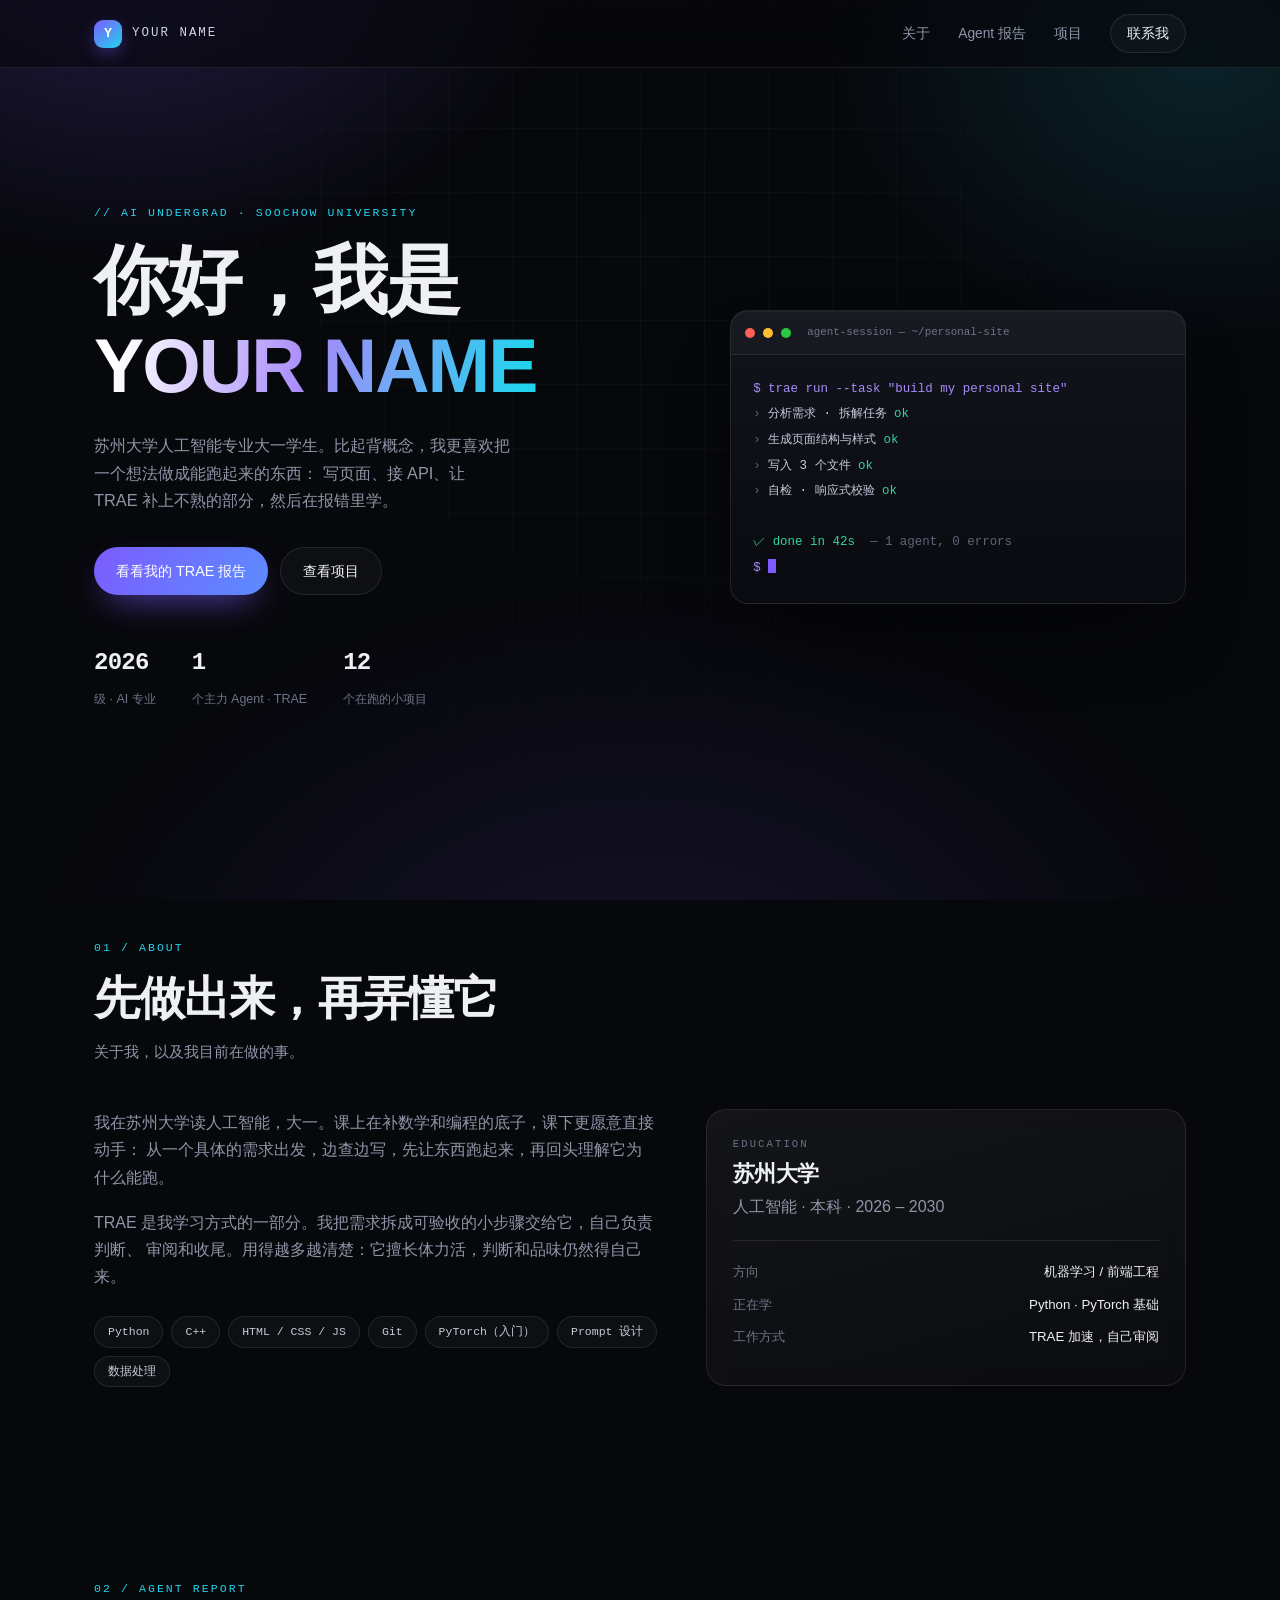
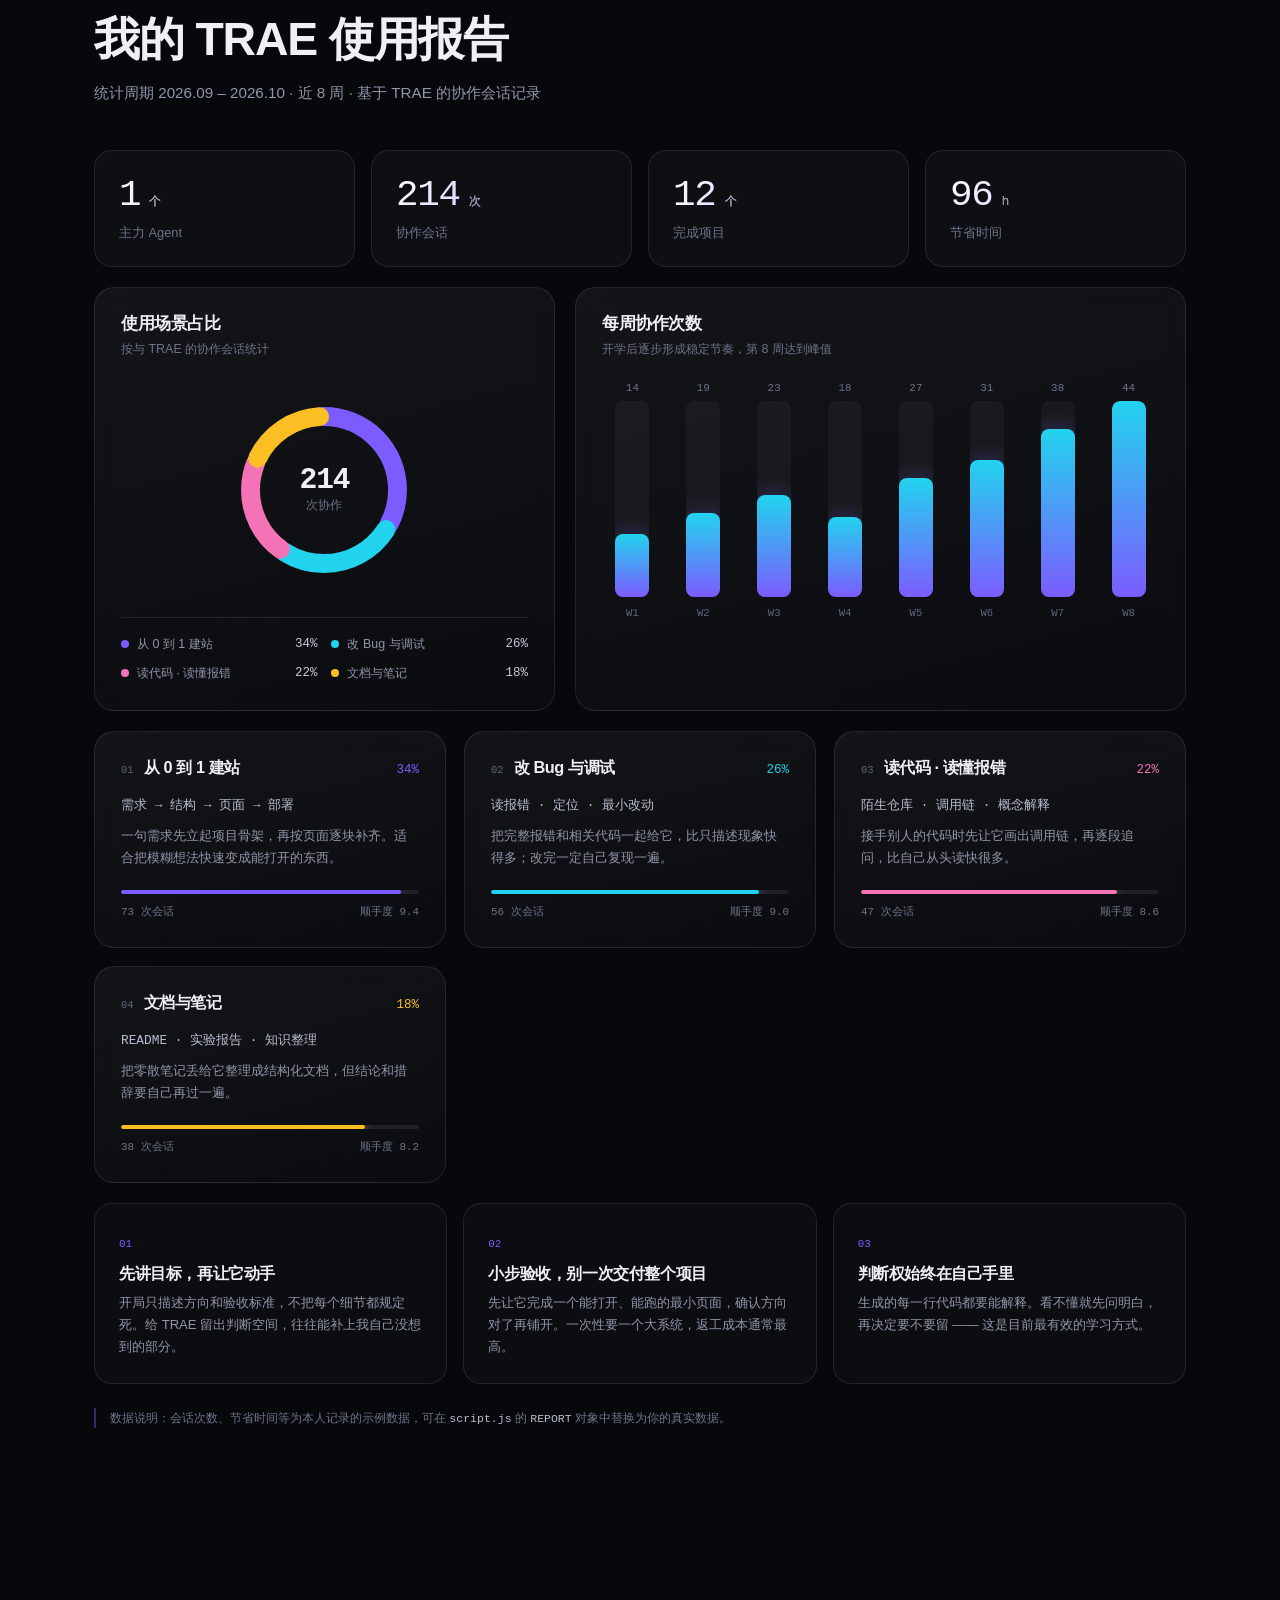
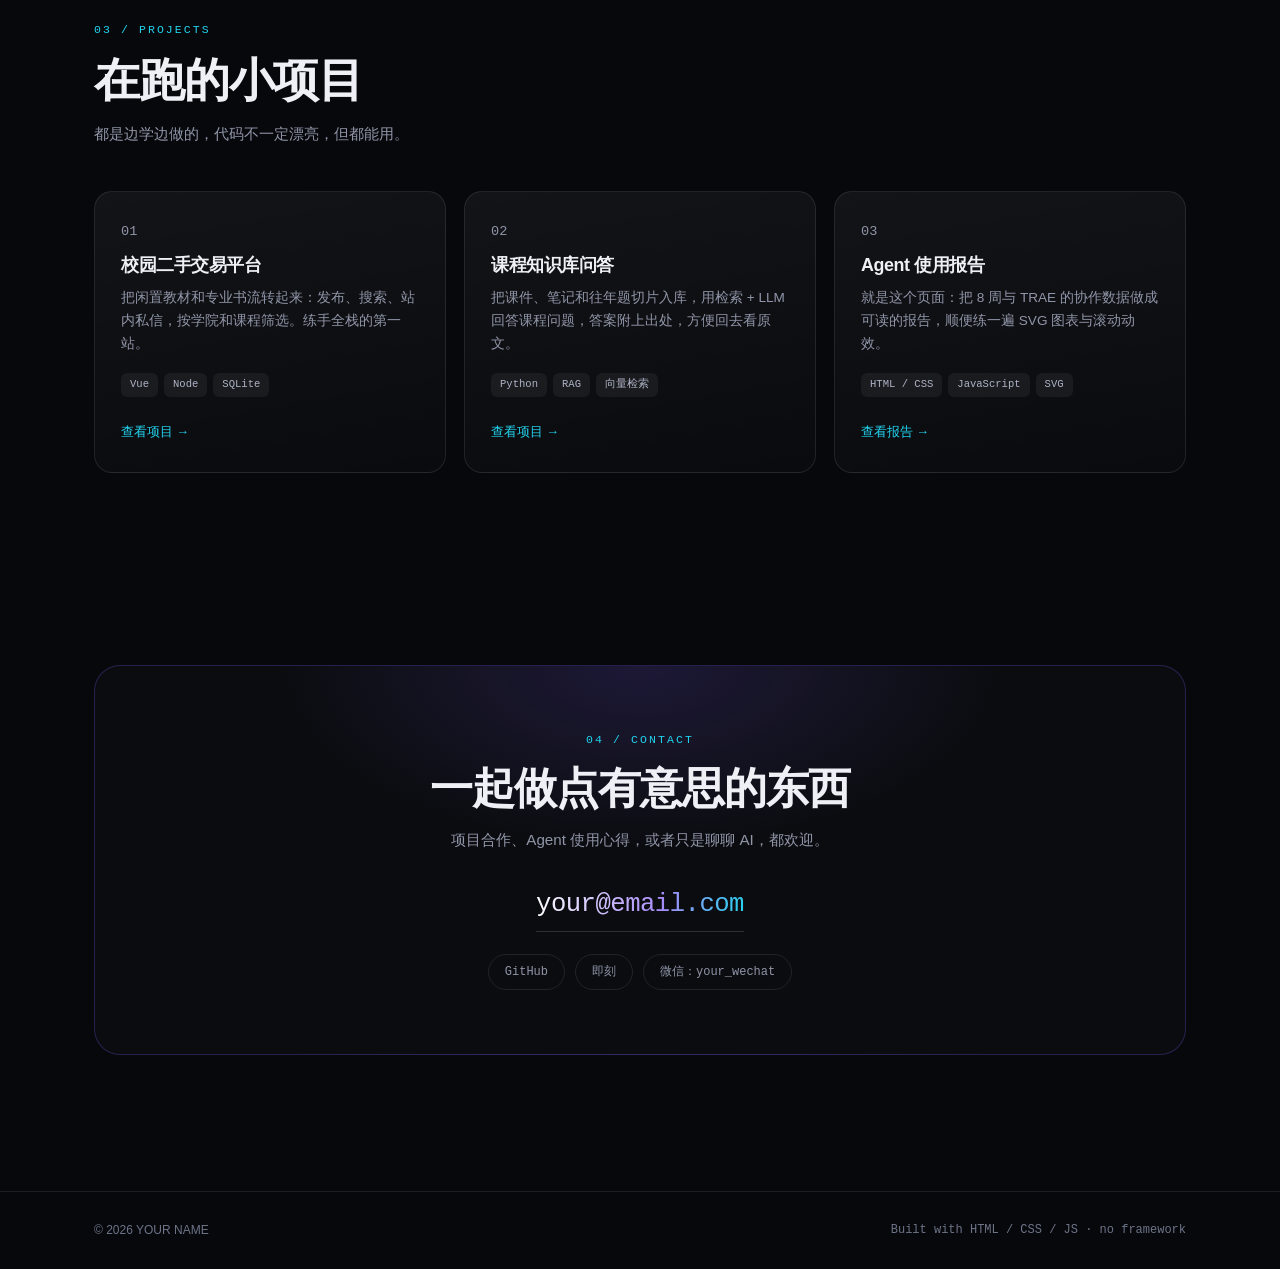
==== index.html @ e4ed2981 "Add files via upload" ====
<!DOCTYPE html>
<html lang="zh-CN">
<head>
  <meta charset="UTF-8">
  <meta name="viewport" content="width=device-width, initial-scale=1.0">
  <title>YOUR NAME · AI Agent 使用报告</title>
  <meta name="description" content="苏州大学人工智能专业学生的个人主页，记录使用 TRAE 的实践与协作心得。">
  <meta name="theme-color" content="#07080c">
  <link rel="stylesheet" href="styles.css">
</head>
<body>
  <div class="bg-glow" aria-hidden="true"></div>

  <header class="nav">
    <div class="nav-inner">
      <a class="logo" href="#home">
        <span class="logo-mark">Y</span>
        <span class="logo-text">YOUR NAME</span>
      </a>
      <nav class="nav-links" id="navLinks">
        <a href="#about">关于</a>
        <a href="#report">Agent 报告</a>
        <a href="#work">项目</a>
        <a href="#contact" class="nav-cta">联系我</a>
      </nav>
      <button class="nav-toggle" id="navToggle" aria-label="打开菜单" aria-expanded="false">
        <span></span><span></span><span></span>
      </button>
    </div>
  </header>

  <main>
    <!-- ============ HERO ============ -->
    <section id="home" class="hero">
      <div class="hero-copy">
        <p class="kicker">// AI UNDERGRAD · SOOCHOW UNIVERSITY</p>
        <h1>你好，我是<br><span class="grad">YOUR NAME</span></h1>
        <p class="lead">
          苏州大学人工智能专业大一学生。比起背概念，我更喜欢把一个想法做成能跑起来的东西：
          写页面、接 API、让 TRAE 补上不熟的部分，然后在报错里学。
        </p>
        <div class="hero-cta">
          <a class="btn btn-primary" href="#report">看看我的 TRAE 报告</a>
          <a class="btn btn-ghost" href="#work">查看项目</a>
        </div>
        <div class="hero-stats">
          <div class="stat"><strong>2026</strong><span>级 · AI 专业</span></div>
          <div class="stat"><strong>1</strong><span>个主力 Agent · TRAE</span></div>
          <div class="stat"><strong>12</strong><span>个在跑的小项目</span></div>
        </div>
      </div>

      <div class="terminal reveal" aria-label="Agent 协作示例">
        <div class="terminal-bar">
          <span class="dot red"></span><span class="dot yellow"></span><span class="dot green"></span>
          <span class="terminal-title">agent-session — ~/personal-site</span>
        </div>
        <pre class="terminal-body"><span class="tl-cmd">$ trae run --task "build my personal site"</span>
<span class="tl-dim">›</span> 分析需求 · 拆解任务 <span class="tl-ok">ok</span>
<span class="tl-dim">›</span> 生成页面结构与样式 <span class="tl-ok">ok</span>
<span class="tl-dim">›</span> 写入 3 个文件 <span class="tl-ok">ok</span>
<span class="tl-dim">›</span> 自检 · 响应式校验 <span class="tl-ok">ok</span>

<span class="tl-ok">✓ done in 42s</span>  <span class="tl-dim">— 1 agent, 0 errors</span>
<span class="tl-cmd">$</span> <span class="cursor" aria-hidden="true"></span></pre>
      </div>
    </section>

    <!-- ============ ABOUT ============ -->
    <section id="about" class="section">
      <div class="section-head reveal">
        <p class="kicker">01 / ABOUT</p>
        <h2>先做出来，再弄懂它</h2>
        <p class="sub">关于我，以及我目前在做的事。</p>
      </div>

      <div class="about-grid">
        <div class="about-text reveal">
          <p>
            我在苏州大学读人工智能，大一。课上在补数学和编程的底子，课下更愿意直接动手：
            从一个具体的需求出发，边查边写，先让东西跑起来，再回头理解它为什么能跑。
          </p>
          <p>
            TRAE 是我学习方式的一部分。我把需求拆成可验收的小步骤交给它，自己负责判断、
            审阅和收尾。用得越多越清楚：它擅长体力活，判断和品味仍然得自己来。
          </p>
          <div class="chips">
            <span>Python</span><span>C++</span><span>HTML / CSS / JS</span>
            <span>Git</span><span>PyTorch（入门）</span><span>Prompt 设计</span>
            <span>数据处理</span>
          </div>
        </div>

        <aside class="about-side reveal">
          <div class="card edu-card">
            <p class="mini-label">EDUCATION</p>
            <h3>苏州大学</h3>
            <p class="muted">人工智能 · 本科 · 2026 – 2030</p>
            <hr>
            <div class="fact"><span>方向</span><strong>机器学习 / 前端工程</strong></div>
            <div class="fact"><span>正在学</span><strong>Python · PyTorch 基础</strong></div>
            <div class="fact"><span>工作方式</span><strong>TRAE 加速，自己审阅</strong></div>
          </div>
        </aside>
      </div>
    </section>

    <!-- ============ AGENT REPORT ============ -->
    <section id="report" class="section">
      <div class="section-head reveal">
        <p class="kicker">02 / AGENT REPORT</p>
        <h2>我的 TRAE 使用报告</h2>
        <p class="sub">统计周期 2026.09 – 2026.10 · 近 8 周 · 基于 TRAE 的协作会话记录</p>
      </div>

      <div class="kpis reveal" id="kpis"></div>

      <div class="report-grid">
        <article class="card chart-card reveal">
          <h3>使用场景占比</h3>
          <p class="card-sub">按与 TRAE 的协作会话统计</p>
          <div class="donut-wrap">
            <div class="donut-chart" id="donutChart" role="img" aria-label="TRAE 使用场景占比环形图"></div>
            <div class="donut-center"><strong>214</strong><span>次协作</span></div>
          </div>
          <ul class="legend" id="donutLegend"></ul>
        </article>

        <article class="card chart-card reveal">
          <h3>每周协作次数</h3>
          <p class="card-sub">开学后逐步形成稳定节奏，第 8 周达到峰值</p>
          <div class="bars" id="barChart" role="img" aria-label="最近 8 周每周协作次数柱状图"></div>
        </article>
      </div>

      <div class="agent-grid" id="agentGrid"></div>

      <div class="insights">
        <article class="insight reveal">
          <span class="num">01</span>
          <h3>先讲目标，再让它动手</h3>
          <p>开局只描述方向和验收标准，不把每个细节都规定死。给 TRAE 留出判断空间，往往能补上我自己没想到的部分。</p>
        </article>
        <article class="insight reveal">
          <span class="num">02</span>
          <h3>小步验收，别一次交付整个项目</h3>
          <p>先让它完成一个能打开、能跑的最小页面，确认方向对了再铺开。一次性要一个大系统，返工成本通常最高。</p>
        </article>
        <article class="insight reveal">
          <span class="num">03</span>
          <h3>判断权始终在自己手里</h3>
          <p>生成的每一行代码都要能解释。看不懂就先问明白，再决定要不要留 —— 这是目前最有效的学习方式。</p>
        </article>
      </div>

      <p class="report-note">
        数据说明：会话次数、节省时间等为本人记录的示例数据，可在 <code>script.js</code> 的
        <code>REPORT</code> 对象中替换为你的真实数据。
      </p>
    </section>

    <!-- ============ WORK ============ -->
    <section id="work" class="section">
      <div class="section-head reveal">
        <p class="kicker">03 / PROJECTS</p>
        <h2>在跑的小项目</h2>
        <p class="sub">都是边学边做的，代码不一定漂亮，但都能用。</p>
      </div>

      <div class="work-grid">
        <article class="work-card reveal">
          <p class="work-index">01</p>
          <h3>校园二手交易平台</h3>
          <p>把闲置教材和专业书流转起来：发布、搜索、站内私信，按学院和课程筛选。练手全栈的第一站。</p>
          <div class="work-tags"><span>Vue</span><span>Node</span><span>SQLite</span></div>
          <a class="work-link" href="#">查看项目 →</a>
        </article>
        <article class="work-card reveal">
          <p class="work-index">02</p>
          <h3>课程知识库问答</h3>
          <p>把课件、笔记和往年题切片入库，用检索 + LLM 回答课程问题，答案附上出处，方便回去看原文。</p>
          <div class="work-tags"><span>Python</span><span>RAG</span><span>向量检索</span></div>
          <a class="work-link" href="#">查看项目 →</a>
        </article>
        <article class="work-card reveal">
          <p class="work-index">03</p>
          <h3>Agent 使用报告</h3>
          <p>就是这个页面：把 8 周与 TRAE 的协作数据做成可读的报告，顺便练一遍 SVG 图表与滚动动效。</p>
          <div class="work-tags"><span>HTML / CSS</span><span>JavaScript</span><span>SVG</span></div>
          <a class="work-link" href="#report">查看报告 →</a>
        </article>
      </div>
    </section>

    <!-- ============ CONTACT ============ -->
    <section id="contact" class="section">
      <div class="contact-card reveal">
        <p class="kicker">04 / CONTACT</p>
        <h2>一起做点有意思的东西</h2>
        <p class="sub">项目合作、Agent 使用心得，或者只是聊聊 AI，都欢迎。</p>
        <a class="mail" href="mailto:your@email.com">your@email.com</a>
        <div class="socials">
          <a href="#">GitHub</a>
          <a href="#">即刻</a>
          <a href="#">微信：your_wechat</a>
        </div>
      </div>
    </section>
  </main>

  <footer>
    <div class="footer-inner">
      <span>© <span id="year">2026</span> YOUR NAME</span>
      <span class="footer-mono">Built with HTML / CSS / JS · no framework</span>
    </div>
  </footer>

  <script src="script.js" defer></script>
</body>
</html>
---- styles.css ----
/* ============================================================
   设计变量
   ============================================================ */
:root {
  --bg: #07080c;
  --bg-soft: #0b0d13;
  --card: rgba(255, 255, 255, 0.045);
  --line: rgba(255, 255, 255, 0.09);
  --text: #eef0f6;
  --muted: #9096a8;
  --faint: #6d7488;
  --violet: #7c5cff;
  --cyan: #22d3ee;
  --pink: #f472b6;
  --amber: #fbbf24;
  --green: #34d399;

  --sans: "Inter", "Segoe UI", "PingFang SC", "Microsoft YaHei", sans-serif;
  --mono: "JetBrains Mono", "SFMono-Regular", Consolas, "Courier New", monospace;
  --maxw: 1140px;
}

/* ============================================================
   基础
   ============================================================ */
*, *::before, *::after { box-sizing: border-box; }

html { scroll-behavior: smooth; }

body {
  margin: 0;
  background: var(--bg);
  color: var(--text);
  font-family: var(--sans);
  font-size: 16px;
  line-height: 1.7;
  -webkit-font-smoothing: antialiased;
  overflow-x: hidden;
}

h1, h2, h3 { margin: 0; line-height: 1.15; letter-spacing: -0.025em; }
p { margin: 0; }
a { color: inherit; text-decoration: none; }
ul { margin: 0; padding: 0; list-style: none; }

::selection { background: rgba(124, 92, 255, 0.4); }

/* 背景光晕 + 网格 */
.bg-glow {
  position: fixed;
  inset: 0;
  z-index: -2;
  pointer-events: none;
  background:
    radial-gradient(700px 520px at 10% -8%, rgba(124, 92, 255, 0.24), transparent 65%),
    radial-gradient(620px 480px at 94% 6%, rgba(34, 211, 238, 0.13), transparent 62%),
    radial-gradient(900px 620px at 50% 112%, rgba(124, 92, 255, 0.12), transparent 68%);
}

.bg-glow::after {
  content: "";
  position: absolute;
  inset: 0;
  background-image:
    linear-gradient(rgba(255, 255, 255, 0.035) 1px, transparent 1px),
    linear-gradient(90deg, rgba(255, 255, 255, 0.035) 1px, transparent 1px);
  background-size: 64px 64px;
  -webkit-mask-image: radial-gradient(circle at 50% 28%, #000, transparent 72%);
  mask-image: radial-gradient(circle at 50% 28%, #000, transparent 72%);
}

/* ============================================================
   导航
   ============================================================ */
.nav {
  position: sticky;
  top: 0;
  z-index: 50;
  background: rgba(7, 8, 12, 0.62);
  backdrop-filter: blur(18px);
  -webkit-backdrop-filter: blur(18px);
  border-bottom: 1px solid var(--line);
}

.nav-inner {
  position: relative;
  max-width: var(--maxw);
  margin: 0 auto;
  display: flex;
  align-items: center;
  justify-content: space-between;
  gap: 24px;
  padding: 14px 24px;
}

.logo { display: flex; align-items: center; gap: 10px; }

.logo-mark {
  width: 28px;
  height: 28px;
  border-radius: 9px;
  display: grid;
  place-items: center;
  font-family: var(--mono);
  font-size: 0.8rem;
  font-weight: 700;
  color: #fff;
  background: linear-gradient(140deg, var(--violet), var(--cyan));
  box-shadow: 0 6px 20px -6px rgba(124, 92, 255, 0.9);
}

.logo-text {
  font-family: var(--mono);
  font-size: 0.78rem;
  letter-spacing: 0.16em;
  color: #cfd4e2;
}

.nav-links { display: flex; align-items: center; gap: 28px; }

.nav-links a {
  position: relative;
  font-size: 0.86rem;
  color: var(--muted);
  transition: color 0.2s ease;
}

.nav-links a:hover, .nav-links a.active { color: var(--text); }

.nav-links a.active::after {
  content: "";
  position: absolute;
  left: 0;
  right: 0;
  bottom: -6px;
  height: 1px;
  background: linear-gradient(90deg, var(--violet), var(--cyan));
}

.nav-cta {
  padding: 7px 16px;
  border: 1px solid var(--line);
  border-radius: 999px;
  color: var(--text) !important;
  background: rgba(255, 255, 255, 0.03);
  transition: border-color 0.2s ease, background 0.2s ease;
}

.nav-cta:hover { border-color: rgba(124, 92, 255, 0.6); background: rgba(124, 92, 255, 0.12); }

.nav-toggle {
  display: none;
  flex-direction: column;
  gap: 5px;
  padding: 8px;
  background: none;
  border: 0;
  cursor: pointer;
}

.nav-toggle span {
  width: 20px;
  height: 2px;
  border-radius: 2px;
  background: var(--text);
  transition: transform 0.25s ease, opacity 0.25s ease;
}

.nav-toggle[aria-expanded="true"] span:nth-child(1) { transform: translateY(7px) rotate(45deg); }
.nav-toggle[aria-expanded="true"] span:nth-child(2) { opacity: 0; }
.nav-toggle[aria-expanded="true"] span:nth-child(3) { transform: translateY(-7px) rotate(-45deg); }

/* ============================================================
   通用排版
   ============================================================ */
.kicker {
  font-family: var(--mono);
  font-size: 0.72rem;
  letter-spacing: 0.18em;
  text-transform: uppercase;
  color: var(--cyan);
  margin-bottom: 14px;
}

.grad {
  background: linear-gradient(100deg, #ffffff 6%, #a78bfa 48%, #22d3ee 96%);
  -webkit-background-clip: text;
  background-clip: text;
  color: transparent;
}

.card {
  padding: 26px;
  border-radius: 20px;
  border: 1px solid var(--line);
  background: linear-gradient(165deg, rgba(255, 255, 255, 0.055), rgba(255, 255, 255, 0.018));
  backdrop-filter: blur(10px);
  -webkit-backdrop-filter: blur(10px);
}

.muted { color: var(--muted); }

/* ============================================================
   HERO
   ============================================================ */
.hero {
  max-width: var(--maxw);
  margin: 0 auto;
  padding: 92px 24px 88px;
  min-height: min(86vh, 800px);
  display: grid;
  grid-template-columns: 1.12fr 0.88fr;
  gap: 56px;
  align-items: center;
}

.hero-copy h1 {
  font-size: clamp(2.9rem, 6.4vw, 4.7rem);
  font-weight: 700;
  margin-bottom: 22px;
}

.lead {
  max-width: 46ch;
  color: var(--muted);
  font-size: 1.02rem;
}

.hero-cta { display: flex; flex-wrap: wrap; gap: 12px; margin-top: 32px; }

.btn {
  display: inline-flex;
  align-items: center;
  padding: 11px 22px;
  border-radius: 999px;
  font-size: 0.9rem;
  font-weight: 500;
  transition: transform 0.2s ease, box-shadow 0.2s ease, border-color 0.2s ease;
}

.btn:hover { transform: translateY(-2px); }

.btn-primary {
  color: #fff;
  background: linear-gradient(120deg, #7c5cff, #5b8cff);
  box-shadow: 0 14px 34px -14px rgba(124, 92, 255, 0.9);
}

.btn-primary:hover { box-shadow: 0 18px 40px -14px rgba(124, 92, 255, 1); }

.btn-ghost {
  color: var(--text);
  border: 1px solid var(--line);
  background: rgba(255, 255, 255, 0.03);
}

.btn-ghost:hover { border-color: rgba(124, 92, 255, 0.55); }

.hero-stats { display: flex; gap: 36px; margin-top: 48px; flex-wrap: wrap; }

.stat strong {
  display: block;
  font-family: var(--mono);
  font-size: 1.5rem;
  letter-spacing: -0.03em;
}

.stat span { font-size: 0.78rem; color: var(--faint); }

/* 终端卡片 */
.terminal {
  border-radius: 18px;
  border: 1px solid var(--line);
  overflow: hidden;
  background: linear-gradient(180deg, rgba(19, 21, 30, 0.95), rgba(10, 11, 16, 0.97));
  box-shadow: 0 40px 90px -40px rgba(0, 0, 0, 0.95), inset 0 1px 0 rgba(255, 255, 255, 0.05);
}

.terminal-bar {
  display: flex;
  align-items: center;
  gap: 2px;
  padding: 12px 14px;
  border-bottom: 1px solid var(--line);
  background: rgba(255, 255, 255, 0.025);
}

.dot { width: 10px; height: 10px; border-radius: 50%; display: inline-block; margin-right: 6px; }
.dot.red { background: #ff5f57; }
.dot.yellow { background: #febc2e; }
.dot.green { background: #28c840; }

.terminal-title {
  margin-left: 8px;
  font-family: var(--mono);
  font-size: 0.68rem;
  color: var(--faint);
}

.terminal-body {
  margin: 0;
  padding: 22px;
  font-family: var(--mono);
  font-size: 0.78rem;
  line-height: 2.05;
  color: #c7cddd;
  overflow-x: auto;
}

.tl-cmd { color: #a78bfa; }
.tl-ok { color: var(--green); }
.tl-dim { color: #5e667a; }

.cursor {
  display: inline-block;
  width: 8px;
  height: 14px;
  background: var(--violet);
  vertical-align: -2px;
  animation: blink 1.1s steps(1) infinite;
}

@keyframes blink { 50% { opacity: 0; } }

/* ============================================================
   区块通用
   ============================================================ */
.section {
  max-width: var(--maxw);
  margin: 0 auto;
  padding: 96px 24px;
  scroll-margin-top: 84px;
}

.section-head { max-width: 720px; margin-bottom: 44px; }

.section-head h2 { font-size: clamp(1.9rem, 4vw, 2.9rem); margin-bottom: 14px; }

.sub { color: var(--muted); font-size: 0.95rem; }

/* ============================================================
   ABOUT
   ============================================================ */
.about-grid {
  display: grid;
  grid-template-columns: 1.08fr 0.92fr;
  gap: 48px;
  align-items: start;
}

.about-text p { color: var(--muted); margin-bottom: 18px; }
.about-text p:last-of-type { margin-bottom: 0; }

.chips { display: flex; flex-wrap: wrap; gap: 8px; margin-top: 26px; }

.chips span {
  padding: 5px 13px;
  font-family: var(--mono);
  font-size: 0.72rem;
  color: #c6cbd9;
  border: 1px solid var(--line);
  border-radius: 999px;
  background: rgba(255, 255, 255, 0.03);
}

.edu-card h3 { font-size: 1.35rem; margin: 8px 0 6px; }

.mini-label {
  font-family: var(--mono);
  font-size: 0.66rem;
  letter-spacing: 0.2em;
  color: var(--faint);
}

.edu-card hr { border: 0; border-top: 1px solid var(--line); margin: 20px 0; }

.fact { display: flex; justify-content: space-between; gap: 16px; font-size: 0.83rem; margin-bottom: 10px; }
.fact span { color: var(--faint); }
.fact strong { font-weight: 500; text-align: right; }

/* ============================================================
   KPI
   ============================================================ */
.kpis {
  display: grid;
  grid-template-columns: repeat(4, 1fr);
  gap: 16px;
  margin-bottom: 20px;
}

.kpi { padding: 22px 24px; border-radius: 18px; border: 1px solid var(--line); background: rgba(255, 255, 255, 0.032); }

.kpi .value {
  font-family: var(--mono);
  font-size: clamp(1.8rem, 3.2vw, 2.35rem);
  letter-spacing: -0.035em;
  line-height: 1.2;
  background: linear-gradient(120deg, #ffffff, #a78bfa);
  -webkit-background-clip: text;
  background-clip: text;
  color: transparent;
}

.kpi .value em {
  font-style: normal;
  font-size: 0.78rem;
  color: var(--muted);
  -webkit-text-fill-color: var(--muted);
  margin-left: 3px;
}

.kpi .label { font-size: 0.8rem; color: var(--faint); margin-top: 4px; }

/* ============================================================
   报告图表
   ============================================================ */
.report-grid {
  display: grid;
  grid-template-columns: 0.86fr 1.14fr;
  gap: 20px;
  margin-bottom: 20px;
}

.chart-card h3 { font-size: 1.05rem; }

.card-sub { font-size: 0.78rem; color: var(--faint); margin-top: 6px; }

/* 环形图 */
.donut-wrap { position: relative; width: 210px; height: 210px; margin: 24px auto 22px; }

.donut-chart { position: absolute; inset: 0; }
.donut-chart svg { width: 100%; height: 100%; display: block; }

.donut-center {
  position: absolute;
  inset: 0;
  display: grid;
  place-content: center;
  text-align: center;
  pointer-events: none;
}

.donut-center strong {
  display: block;
  font-family: var(--mono);
  font-size: 1.85rem;
  letter-spacing: -0.04em;
  line-height: 1.1;
}

.donut-center span { font-size: 0.72rem; color: var(--faint); }

/* 图例 */
.legend {
  display: grid;
  grid-template-columns: 1fr 1fr;
  gap: 8px 14px;
  padding-top: 16px;
  border-top: 1px solid var(--line);
}

.legend li { display: flex; align-items: center; gap: 8px; font-size: 0.78rem; color: var(--muted); }

.legend .dot { width: 8px; height: 8px; border-radius: 50%; margin: 0; flex: none; }

.legend .lname { flex: 1; white-space: nowrap; overflow: hidden; text-overflow: ellipsis; }

.legend .lval { font-family: var(--mono); color: #c6cbd9; }

/* 柱状图 */
.bars {
  display: flex;
  align-items: flex-end;
  gap: 10px;
  height: 240px;
  margin-top: 22px;
}

.bar { flex: 1; height: 100%; display: flex; flex-direction: column; align-items: center; gap: 8px; }

.bar-value {
  font-family: var(--mono);
  font-size: 0.68rem;
  color: var(--faint);
  line-height: 1;
}

.bar-track {
  flex: 1;
  width: 100%;
  max-width: 34px;
  display: flex;
  align-items: flex-end;
  border-radius: 8px;
  background: rgba(255, 255, 255, 0.035);
  overflow: hidden;
}

.bar-fill {
  display: block;
  width: 100%;
  height: 0;
  border-radius: 8px 8px 0 0;
  background: linear-gradient(180deg, var(--cyan), var(--violet));
  box-shadow: 0 0 22px rgba(124, 92, 255, 0.35);
  transition: height 1s cubic-bezier(0.22, 1, 0.36, 1);
}

.bar-label { font-family: var(--mono); font-size: 0.66rem; color: #5e667a; }

.bar:hover .bar-fill { filter: brightness(1.2); }
.bar:hover .bar-value { color: var(--text); }

/* ============================================================
   Agent 卡片
   ============================================================ */
.agent-grid {
  display: grid;
  grid-template-columns: repeat(auto-fit, minmax(280px, 1fr));
  gap: 18px;
}

.agent-card {
  display: flex;
  flex-direction: column;
  transition: transform 0.25s ease, border-color 0.25s ease;
}

.agent-card:hover { transform: translateY(-4px); border-color: rgba(124, 92, 255, 0.4); }

.agent-card header { display: flex; align-items: baseline; gap: 10px; }

.agent-rank { font-family: var(--mono); font-size: 0.66rem; color: #5e667a; }

.agent-card h3 { font-size: 1.02rem; }

.agent-share { margin-left: auto; font-family: var(--mono); font-size: 0.78rem; color: var(--c); }

.agent-use {
  margin-top: 14px;
  font-size: 0.8rem;
  font-family: var(--mono);
  color: #b9bfd0;
}

.agent-note { margin-top: 8px; font-size: 0.82rem; color: var(--muted); flex: 1; }

.meter {
  height: 4px;
  border-radius: 99px;
  background: rgba(255, 255, 255, 0.07);
  margin-top: 20px;
  overflow: hidden;
}

.meter i {
  display: block;
  height: 100%;
  border-radius: 99px;
  background: var(--c);
  box-shadow: 0 0 14px var(--c);
}

.agent-meta {
  display: flex;
  justify-content: space-between;
  margin-top: 9px;
  font-family: var(--mono);
  font-size: 0.68rem;
  color: var(--faint);
}

/* 洞察 */
.insights { display: grid; grid-template-columns: repeat(3, 1fr); gap: 16px; margin-top: 20px; }

.insight {
  padding: 24px;
  border-radius: 18px;
  border: 1px solid var(--line);
  background: rgba(255, 255, 255, 0.022);
}

.insight .num { font-family: var(--mono); font-size: 0.68rem; color: var(--violet); }

.insight h3 { font-size: 1rem; margin: 10px 0 8px; }

.insight p { font-size: 0.82rem; color: var(--muted); }

.report-note {
  margin-top: 24px;
  padding-left: 14px;
  border-left: 2px solid rgba(124, 92, 255, 0.4);
  font-size: 0.75rem;
  color: var(--faint);
}

.report-note code {
  font-family: var(--mono);
  font-size: 0.72rem;
  color: #b9bfd0;
}

/* ============================================================
   PROJECTS
   ============================================================ */
.work-grid { display: grid; grid-template-columns: repeat(3, 1fr); gap: 18px; }

.work-card {
  position: relative;
  padding: 28px 26px;
  border-radius: 18px;
  border: 1px solid var(--line);
  background: linear-gradient(170deg, rgba(255, 255, 255, 0.05), rgba(255, 255, 255, 0.015));
  overflow: hidden;
  transition: transform 0.25s ease, border-color 0.25s ease;
}

.work-card::before {
  content: "";
  position: absolute;
  top: 0;
  left: 0;
  right: 0;
  height: 1px;
  background: linear-gradient(90deg, transparent, rgba(124, 92, 255, 0.9), transparent);
  opacity: 0;
  transition: opacity 0.25s ease;
}

.work-card:hover { transform: translateY(-4px); border-color: rgba(124, 92, 255, 0.35); }
.work-card:hover::before { opacity: 1; }

.work-index { font-family: var(--mono); font-size: 0.68rem; color: var(--faint); }

.work-card h3 { font-size: 1.12rem; margin: 12px 0 10px; }

.work-card p { font-size: 0.85rem; color: var(--muted); }

.work-tags { display: flex; flex-wrap: wrap; gap: 6px; margin: 18px 0 20px; }

.work-tags span {
  font-family: var(--mono);
  font-size: 0.66rem;
  padding: 3px 9px;
  border-radius: 6px;
  color: #aeb4c6;
  background: rgba(255, 255, 255, 0.05);
}

.work-link { font-size: 0.8rem; color: var(--cyan); }
.work-link:hover { color: #67e8f9; }

/* ============================================================
   CONTACT
   ============================================================ */
.contact-card {
  position: relative;
  padding: 64px 32px;
  text-align: center;
  border-radius: 26px;
  border: 1px solid rgba(124, 92, 255, 0.25);
  background:
    radial-gradient(520px 260px at 50% 0%, rgba(124, 92, 255, 0.16), transparent 70%),
    rgba(255, 255, 255, 0.02);
  overflow: hidden;
}

.contact-card h2 { font-size: clamp(1.8rem, 4vw, 2.7rem); margin-bottom: 14px; }
.contact-card .sub { max-width: 46ch; margin: 0 auto; }

.mail {
  display: inline-block;
  margin: 30px 0 22px;
  font-family: var(--mono);
  font-size: clamp(1.05rem, 3vw, 1.6rem);
  letter-spacing: -0.02em;
  background: linear-gradient(100deg, #fff, #a78bfa 60%, #22d3ee);
  -webkit-background-clip: text;
  background-clip: text;
  color: transparent;
  border-bottom: 1px solid rgba(255, 255, 255, 0.15);
  padding-bottom: 4px;
  transition: opacity 0.2s ease;
}

.mail:hover { opacity: 0.75; }

.socials { display: flex; justify-content: center; flex-wrap: wrap; gap: 10px; }

.socials a {
  font-family: var(--mono);
  font-size: 0.75rem;
  padding: 7px 16px;
  border-radius: 999px;
  border: 1px solid var(--line);
  color: var(--muted);
  transition: color 0.2s ease, border-color 0.2s ease;
}

.socials a:hover { color: var(--text); border-color: rgba(124, 92, 255, 0.5); }

/* ============================================================
   FOOTER
   ============================================================ */
footer { border-top: 1px solid var(--line); margin-top: 40px; }

.footer-inner {
  max-width: var(--maxw);
  margin: 0 auto;
  padding: 28px 24px;
  display: flex;
  justify-content: space-between;
  gap: 16px;
  flex-wrap: wrap;
  font-size: 0.75rem;
  color: var(--faint);
}

.footer-mono { font-family: var(--mono); }

/* ============================================================
   滚动入场
   ============================================================ */
.reveal {
  opacity: 0;
  translate: 0 26px;
  transition: opacity 0.7s ease, translate 0.7s cubic-bezier(0.22, 1, 0.36, 1);
}

.reveal.in-view { opacity: 1; translate: none; }

/* 带悬停效果的可交互卡片，需要在入场动画之外保留 hover 过渡 */
.agent-card.reveal,
.work-card.reveal {
  transition:
    opacity 0.7s ease,
    translate 0.7s cubic-bezier(0.22, 1, 0.36, 1),
    transform 0.25s ease,
    border-color 0.25s ease;
}

/* ============================================================
   响应式
   ============================================================ */
@media (max-width: 980px) {
  .hero { grid-template-columns: 1fr; padding-top: 64px; gap: 44px; min-height: 0; }
  .report-grid { grid-template-columns: 1fr; }
  .kpis { grid-template-columns: repeat(2, 1fr); }
  .about-grid { grid-template-columns: 1fr; gap: 32px; }
  .insights { grid-template-columns: 1fr; }
  .work-grid { grid-template-columns: 1fr 1fr; }
}

@media (max-width: 760px) {
  .nav-toggle { display: flex; }

  .nav-links {
    position: absolute;
    top: 100%;
    left: 0;
    right: 0;
    display: none;
    flex-direction: column;
    align-items: flex-start;
    gap: 4px;
    padding: 12px 24px 22px;
    background: rgba(9, 10, 15, 0.98);
    border-bottom: 1px solid var(--line);
  }

  .nav-links.open { display: flex; }

  .nav-links a { width: 100%; padding: 10px 0; }
  .nav-links a.active::after { bottom: 4px; }
  .nav-cta { margin-top: 8px; text-align: center; }

  .section { padding: 68px 20px; }
  .hero { padding: 52px 20px 64px; }
  .hero-stats { gap: 22px; margin-top: 36px; }
  .work-grid { grid-template-columns: 1fr; }
  .kpis { gap: 12px; }
  .kpi { padding: 18px; }
  .contact-card { padding: 44px 22px; }
  .legend { grid-template-columns: 1fr; }
  .terminal-body { font-size: 0.7rem; }
}

@media (prefers-reduced-motion: reduce) {
  *, *::before, *::after {
    animation-duration: 0.001ms !important;
    animation-iteration-count: 1 !important;
    transition-duration: 0.001ms !important;
  }
  .reveal { opacity: 1; transform: none; }
}
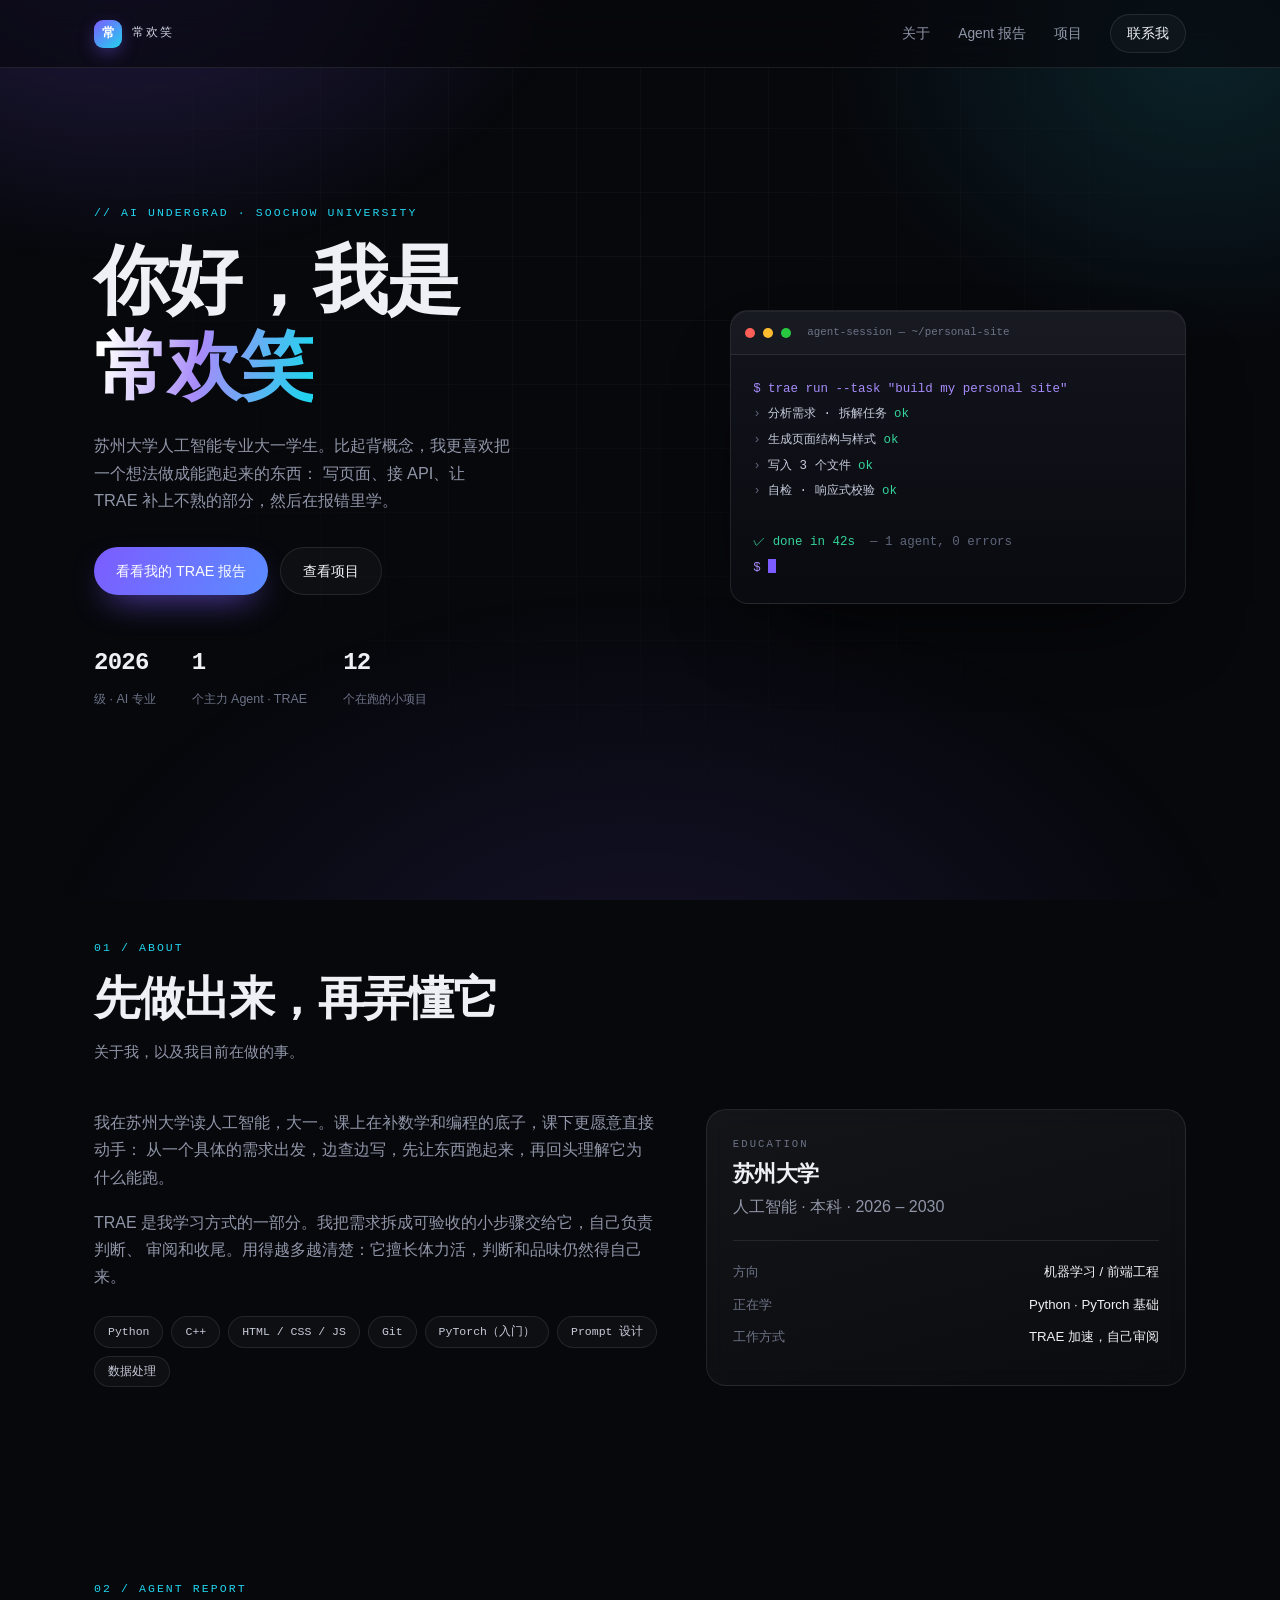
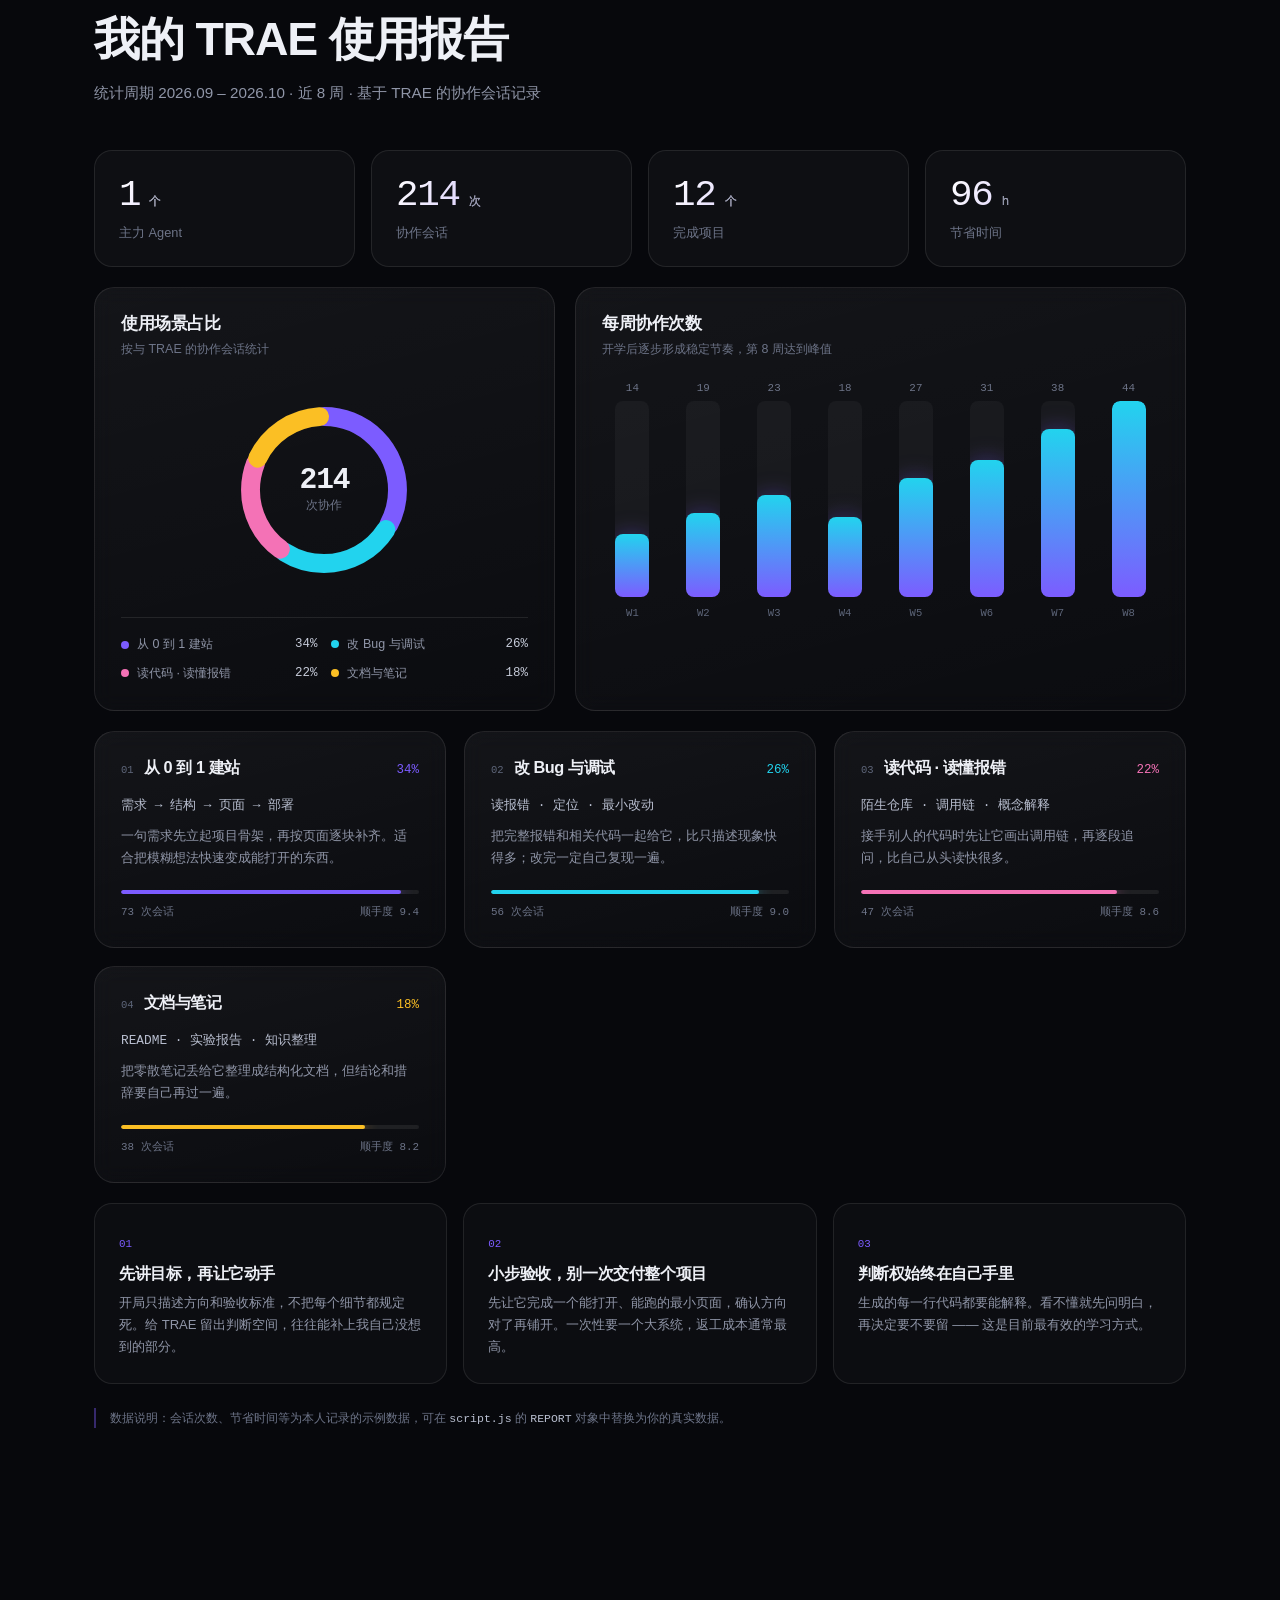
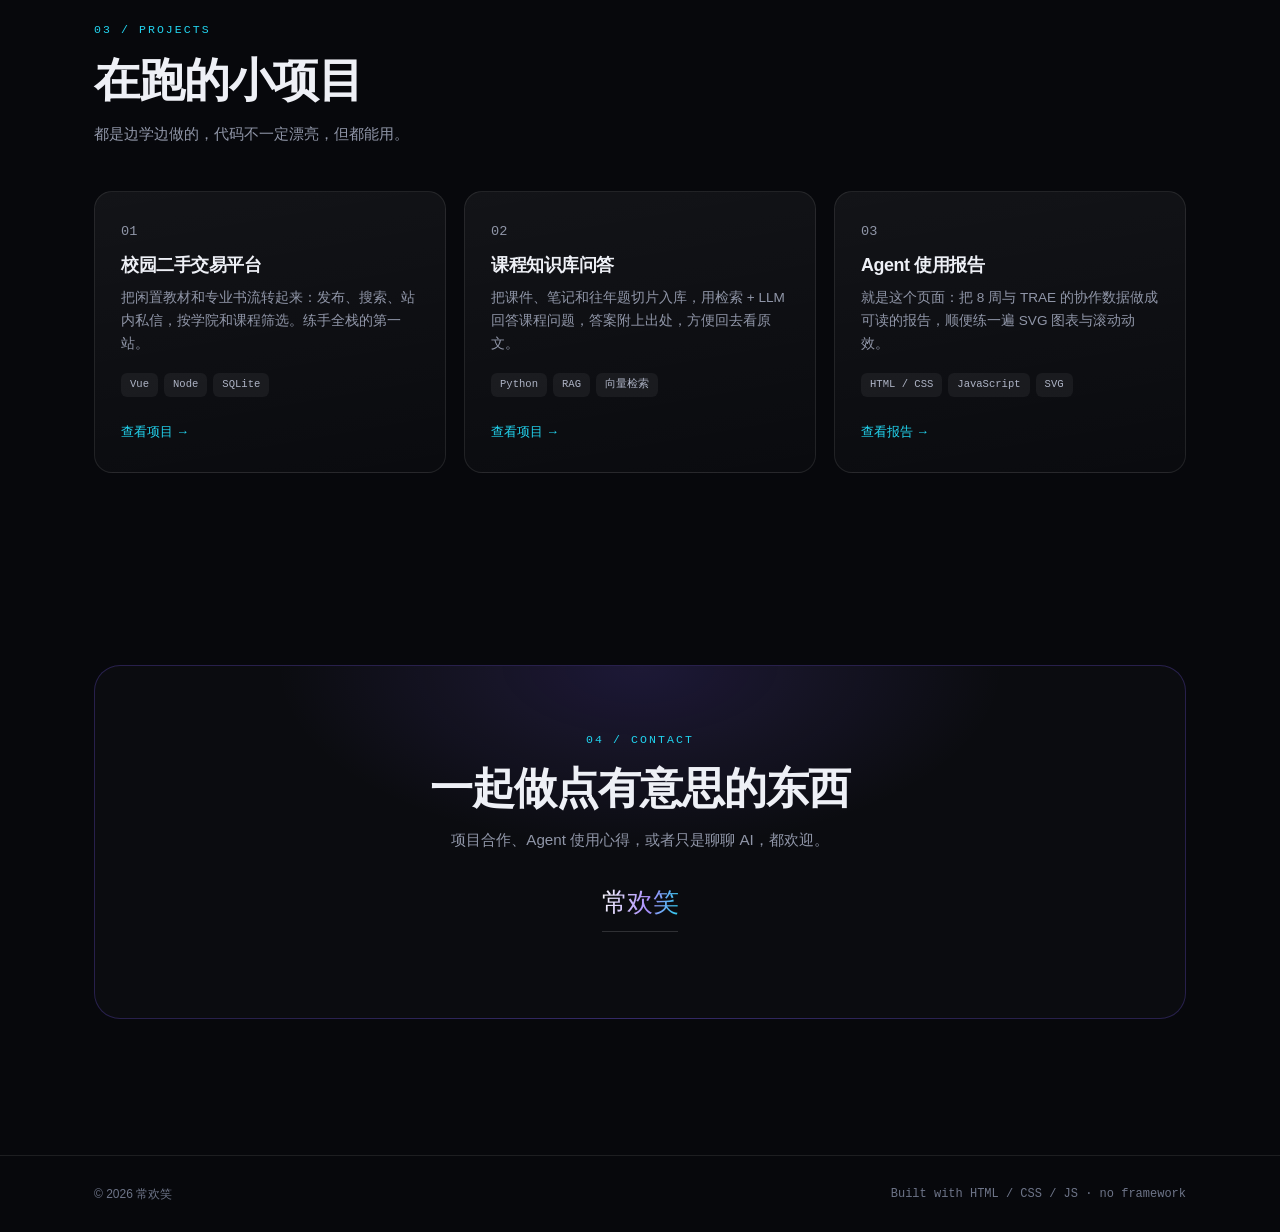
==== commit 220610b7: "Add files via upload" ====
--- a/index.html
+++ b/index.html
@@ -3,7 +3,7 @@
 <head>
   <meta charset="UTF-8">
   <meta name="viewport" content="width=device-width, initial-scale=1.0">
-  <title>YOUR NAME · AI Agent 使用报告</title>
+  <title>常欢笑 · AI Agent 使用报告</title>
   <meta name="description" content="苏州大学人工智能专业学生的个人主页，记录使用 TRAE 的实践与协作心得。">
   <meta name="theme-color" content="#07080c">
   <link rel="stylesheet" href="styles.css">
@@ -14,8 +14,8 @@
   <header class="nav">
     <div class="nav-inner">
       <a class="logo" href="#home">
-        <span class="logo-mark">Y</span>
-        <span class="logo-text">YOUR NAME</span>
+        <span class="logo-mark">常</span>
+        <span class="logo-text">常欢笑</span>
       </a>
       <nav class="nav-links" id="navLinks">
         <a href="#about">关于</a>
@@ -34,7 +34,7 @@
     <section id="home" class="hero">
       <div class="hero-copy">
         <p class="kicker">// AI UNDERGRAD · SOOCHOW UNIVERSITY</p>
-        <h1>你好，我是<br><span class="grad">YOUR NAME</span></h1>
+        <h1>你好，我是<br><span class="grad">常欢笑</span></h1>
         <p class="lead">
           苏州大学人工智能专业大一学生。比起背概念，我更喜欢把一个想法做成能跑起来的东西：
           写页面、接 API、让 TRAE 补上不熟的部分，然后在报错里学。
@@ -173,14 +173,14 @@
           <h3>校园二手交易平台</h3>
           <p>把闲置教材和专业书流转起来：发布、搜索、站内私信，按学院和课程筛选。练手全栈的第一站。</p>
           <div class="work-tags"><span>Vue</span><span>Node</span><span>SQLite</span></div>
-          <a class="work-link" href="#">查看项目 →</a>
+          <a class="work-link" href="https://github.com/chx2007suzhoudaxue11050987hj" target="_blank" rel="noopener">查看项目 →</a>
         </article>
         <article class="work-card reveal">
           <p class="work-index">02</p>
           <h3>课程知识库问答</h3>
           <p>把课件、笔记和往年题切片入库，用检索 + LLM 回答课程问题，答案附上出处，方便回去看原文。</p>
           <div class="work-tags"><span>Python</span><span>RAG</span><span>向量检索</span></div>
-          <a class="work-link" href="#">查看项目 →</a>
+          <a class="work-link" href="https://github.com/chx2007suzhoudaxue11050987hj" target="_blank" rel="noopener">查看项目 →</a>
         </article>
         <article class="work-card reveal">
           <p class="work-index">03</p>
@@ -198,19 +198,14 @@
         <p class="kicker">04 / CONTACT</p>
         <h2>一起做点有意思的东西</h2>
         <p class="sub">项目合作、Agent 使用心得，或者只是聊聊 AI，都欢迎。</p>
-        <a class="mail" href="mailto:your@email.com">your@email.com</a>
-        <div class="socials">
-          <a href="#">GitHub</a>
-          <a href="#">即刻</a>
-          <a href="#">微信：your_wechat</a>
-        </div>
+        <span class="mail">常欢笑</span>
       </div>
     </section>
   </main>
 
   <footer>
     <div class="footer-inner">
-      <span>© <span id="year">2026</span> YOUR NAME</span>
+      <span>© <span id="year">2026</span> 常欢笑</span>
       <span class="footer-mono">Built with HTML / CSS / JS · no framework</span>
     </div>
   </footer>
--- a/styles.css
+++ b/styles.css
@@ -687,7 +687,8 @@
 
 .socials { display: flex; justify-content: center; flex-wrap: wrap; gap: 10px; }
 
-.socials a {
+.socials a,
+.socials span {
   font-family: var(--mono);
   font-size: 0.75rem;
   padding: 7px 16px;
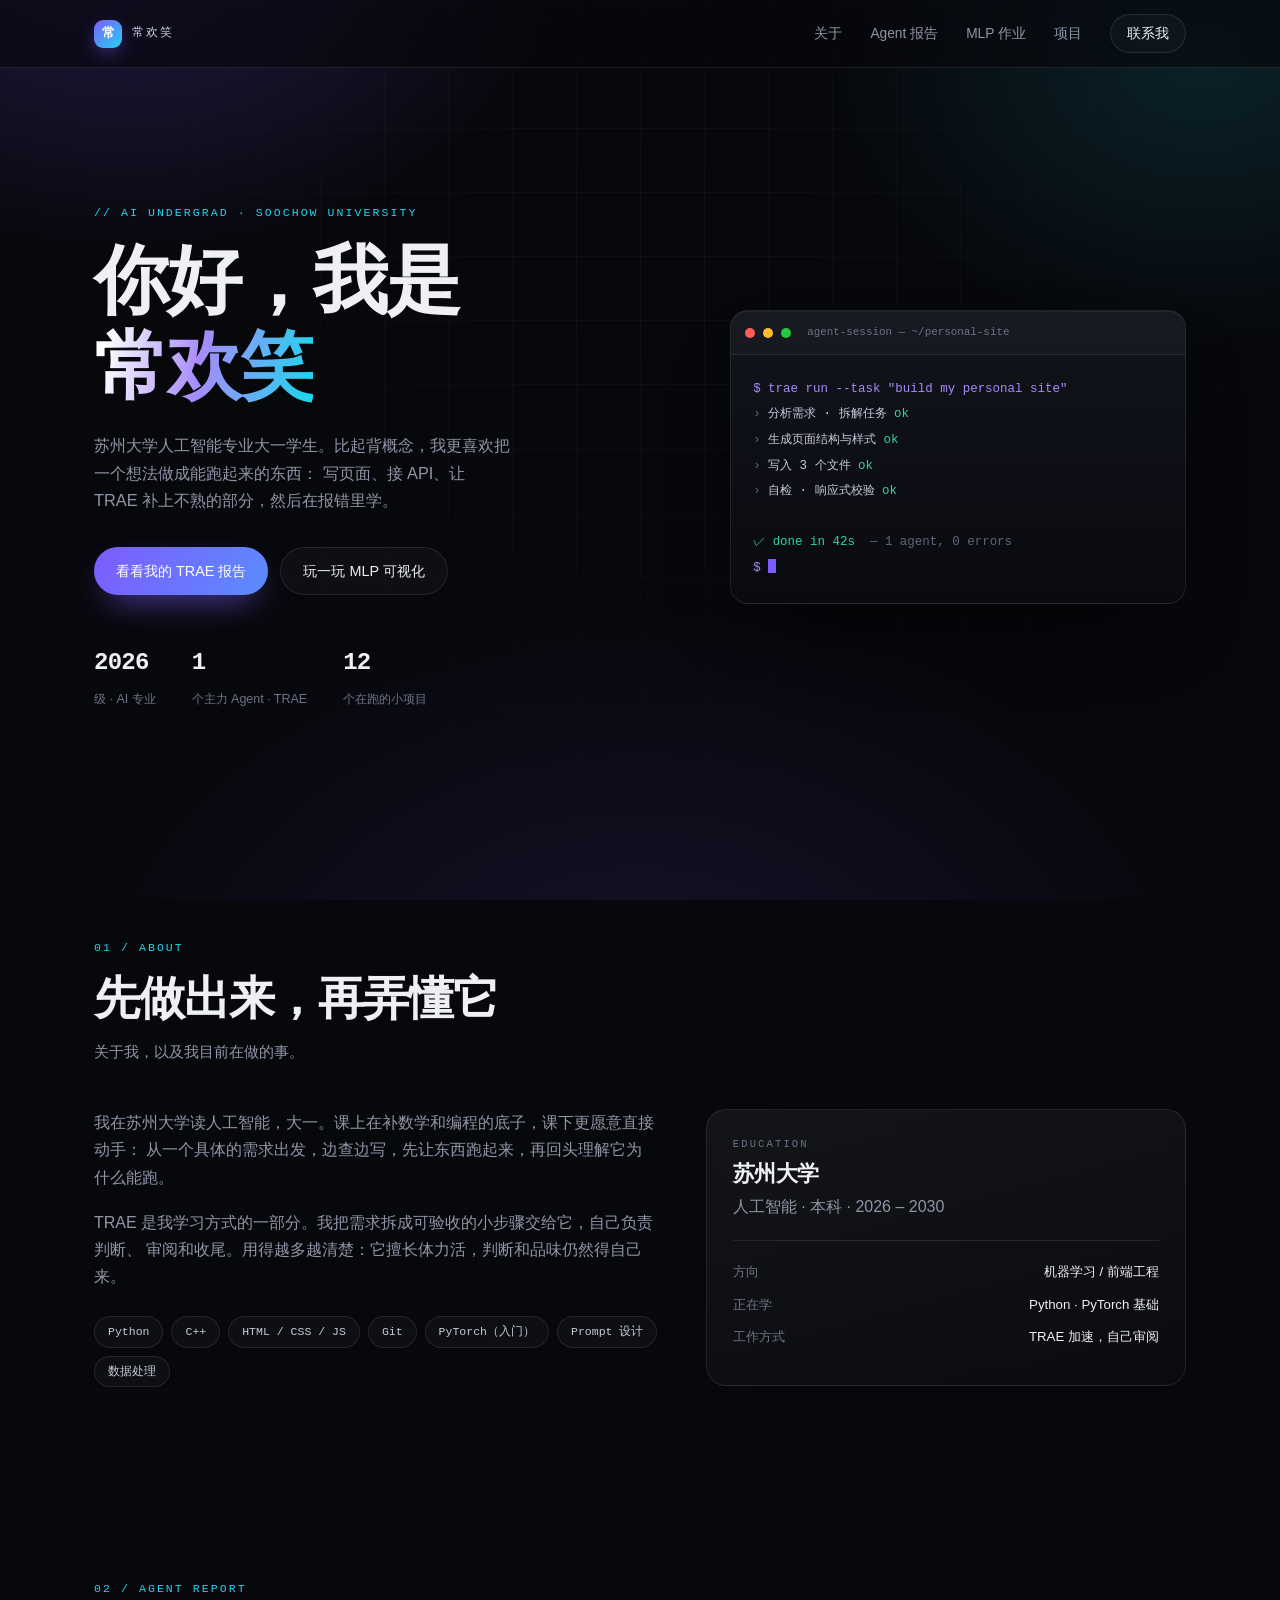
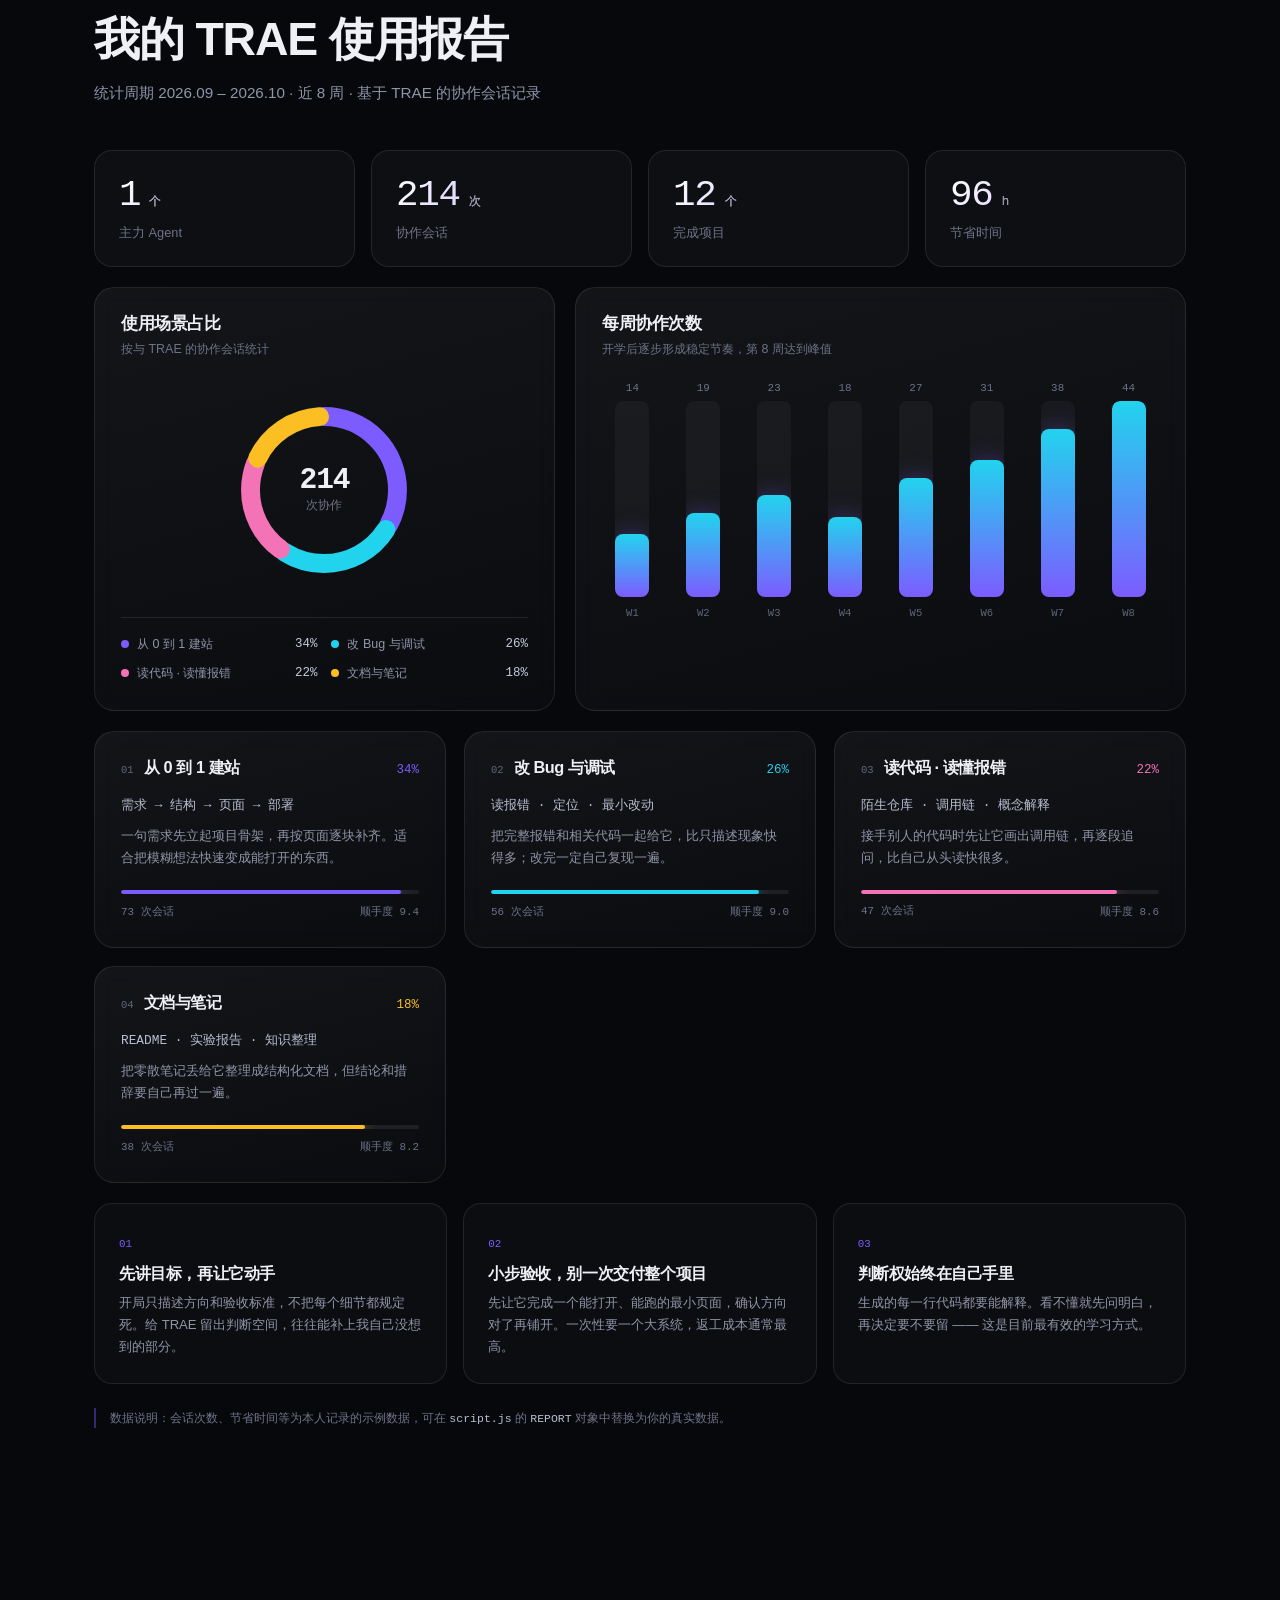
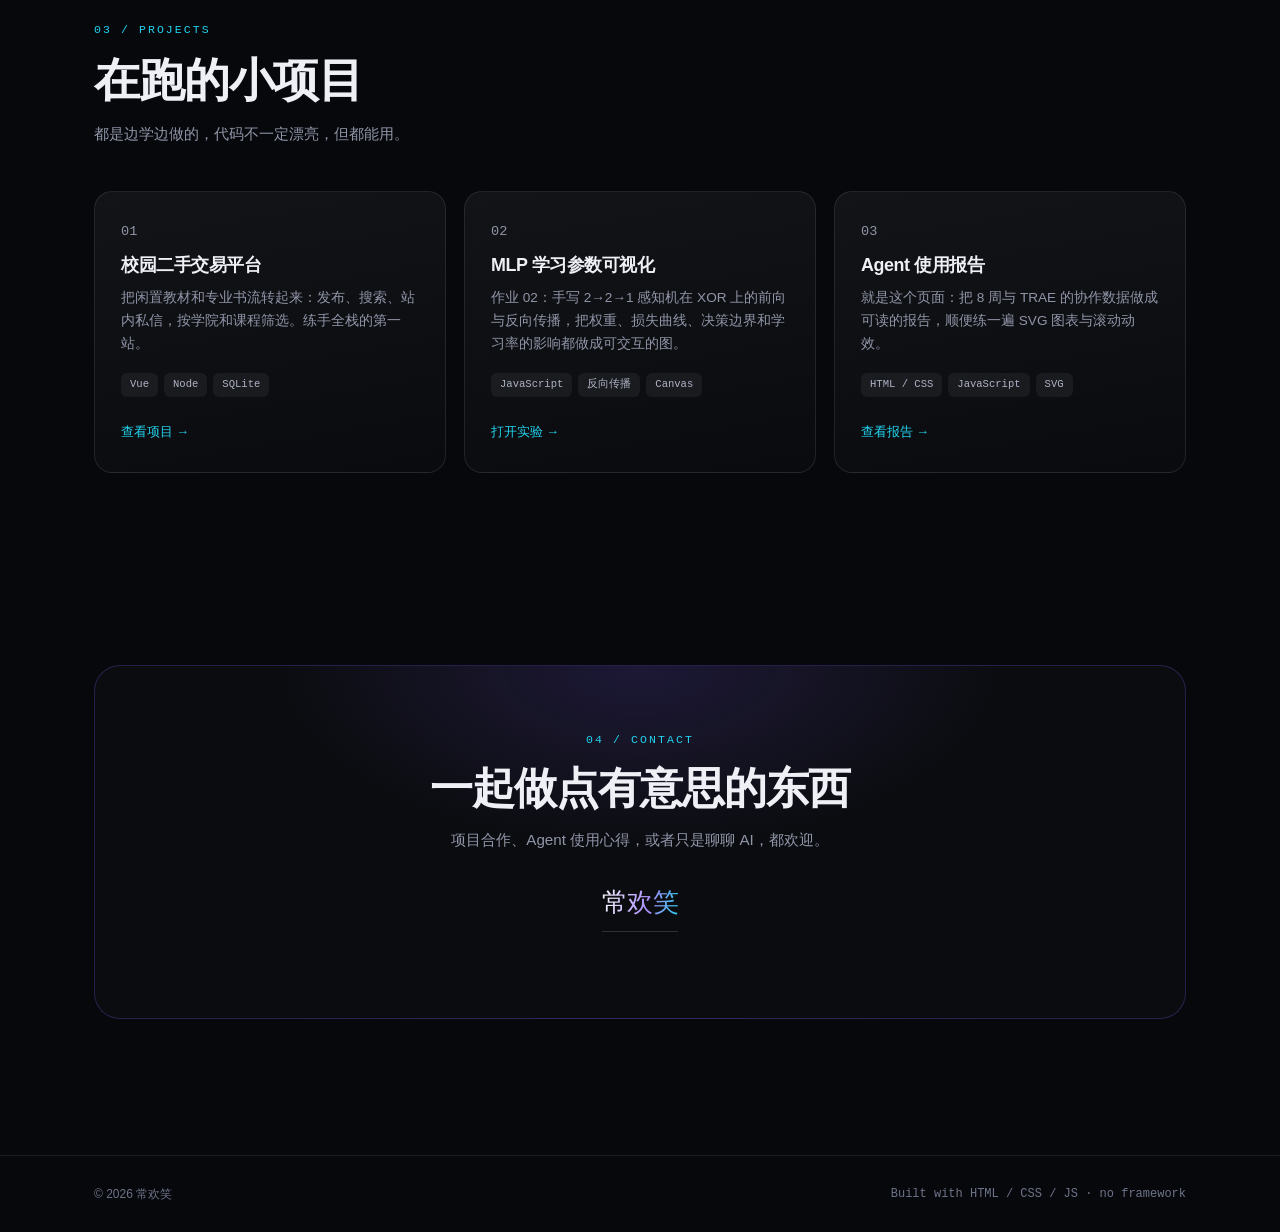
==== commit 521e9a00: "Add files via upload" ====
--- a/index.html
+++ b/index.html
@@ -20,6 +20,7 @@
       <nav class="nav-links" id="navLinks">
         <a href="#about">关于</a>
         <a href="#report">Agent 报告</a>
+        <a href="mlp.html">MLP 作业</a>
         <a href="#work">项目</a>
         <a href="#contact" class="nav-cta">联系我</a>
       </nav>
@@ -41,7 +42,7 @@
         </p>
         <div class="hero-cta">
           <a class="btn btn-primary" href="#report">看看我的 TRAE 报告</a>
-          <a class="btn btn-ghost" href="#work">查看项目</a>
+          <a class="btn btn-ghost" href="mlp.html">玩一玩 MLP 可视化</a>
         </div>
         <div class="hero-stats">
           <div class="stat"><strong>2026</strong><span>级 · AI 专业</span></div>
@@ -177,10 +178,10 @@
         </article>
         <article class="work-card reveal">
           <p class="work-index">02</p>
-          <h3>课程知识库问答</h3>
-          <p>把课件、笔记和往年题切片入库，用检索 + LLM 回答课程问题，答案附上出处，方便回去看原文。</p>
-          <div class="work-tags"><span>Python</span><span>RAG</span><span>向量检索</span></div>
-          <a class="work-link" href="https://github.com/chx2007suzhoudaxue11050987hj" target="_blank" rel="noopener">查看项目 →</a>
+          <h3>MLP 学习参数可视化</h3>
+          <p>作业 02：手写 2→2→1 感知机在 XOR 上的前向与反向传播，把权重、损失曲线、决策边界和学习率的影响都做成可交互的图。</p>
+          <div class="work-tags"><span>JavaScript</span><span>反向传播</span><span>Canvas</span></div>
+          <a class="work-link" href="mlp.html">打开实验 →</a>
         </article>
         <article class="work-card reveal">
           <p class="work-index">03</p>
